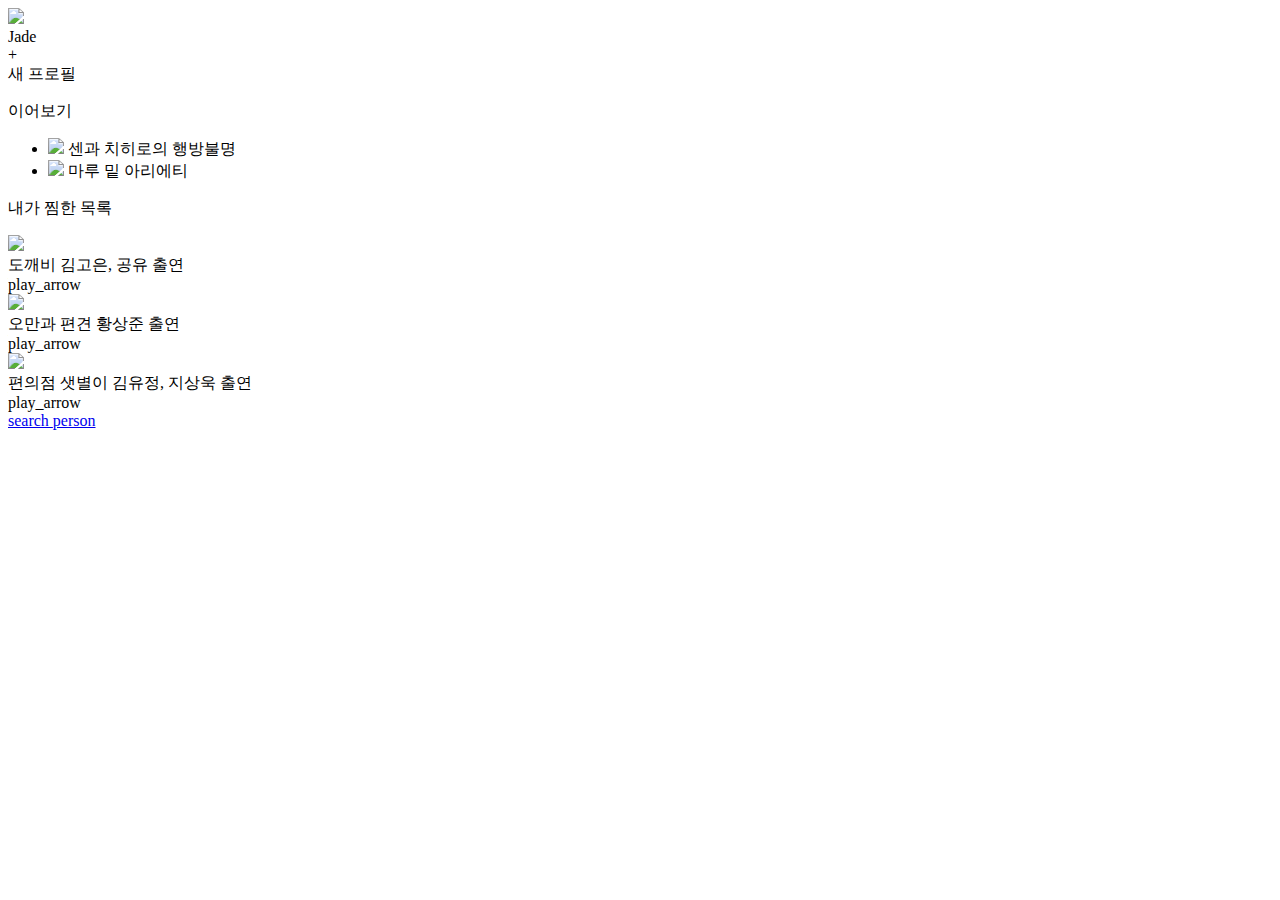
==== mypage.html @ ddc4c430 "ver.2.0 newflix" ====
<!DOCTYPE html>
<html lang="ko">
<head>
    <meta charset="UTF-8">
    <meta http-equiv="X-UA-Compatible" content="IE=edge">
    <meta name="viewport" content="width=device-width, initial-scale=1.0">
    <title>My page</title>
    <link rel="stylesheet" href="/css/mypage.css" />
</head>
<body>
    <div>
        <div class="display-flex-center">
            <div class="user-component position-relative display-flex-center">
                <img src="./img/mypage-profile.jpg" class="user-component__profile" />
                <div class="user-component__id">Jade</div>
                </div>
                <div class="user-component">
                    <div class="user-component__profile add-profile-btn display-flex-center">
                        <span>+</span>
                </div>
            <div class="user-component__id">새 프로필</div>
        </div>
      </div>
  <div class="continue-watching">
    <p class="continue-watching__header">이어보기</p>
    <ul class="continue-watching__imges">
        <li>
            <div class="continue-watching__card">
                <img src="./img/mypage-continueWatch-01.jpg" />
                <span class="continue-watching__tilte">센과 치히로의 행방불명</span>
            </div>
        </li>
        <li>
            <div class="continue-watching__card">
                <img src="./img/mypage-continueWatch-02.jpg" />
                <span class="continue-watching__tilte">마루 밑 아리에티</span>
            </div>
        </li>
    </ul>
  </div>
  <div class="wishlist">
    <p class="wishlist__header">내가 찜한 목록</p>
    <div class="wishlist-container">

        <div class="wishlist-item">
            <div>
                <img src="./img/mypage-wishlist-01.jpg" class="wishlist__img" />
            </div>
            <div class="wishlist-info">
                <span class="wishlist__title">도깨비</span>
                <span class="wishlist__subtitle">김고은, 공유 출연</span>
            </div>
            <div class="wishlist-play-btn">
                <span class="material-icons">
                    play_arrow
                </span>
            </div>
        </div>

        <div class="wishlist-item">
            <div>
                <img src="./img/mypage-wishlist-02.jpg" class="wishlist__img" />
            </div>
            <div class="wishlist-info">
                <span class="wishlist__title">오만과 편견</span>
                <span class="wishlist__subtitle">황상준 출연</span>
            </div>
            <div class="wishlist-play-btn">
                <span class="material-icons">
                    play_arrow
                </span>
            </div>
        </div>

        <div class="wishlist-item">
            <div>
                <img src="./img/mypage-wishlist-03.jpg" class="wishlist__img" />
            </div>
            <div class="wishlist-info">
                <span class="wishlist__title">편의점 샛별이</span>
                <span class="wishlist__subtitle">김유정, 지상욱 출연</span>
            </div>
            <div class="wishlist-play-btn">
                <span class="material-icons">
                    play_arrow
                </span>
            </div>
        </div>
     </div> 
  </div>
  <div class="navigation-bar">
        <a href="find.html">
            <span class="material-icons-outlined">
                search
            </span>
        </a>
        <a href="mypage.html">
            <span class="material-icons">
                person
            </span>
        </a>
    </div>
</body>
</html>
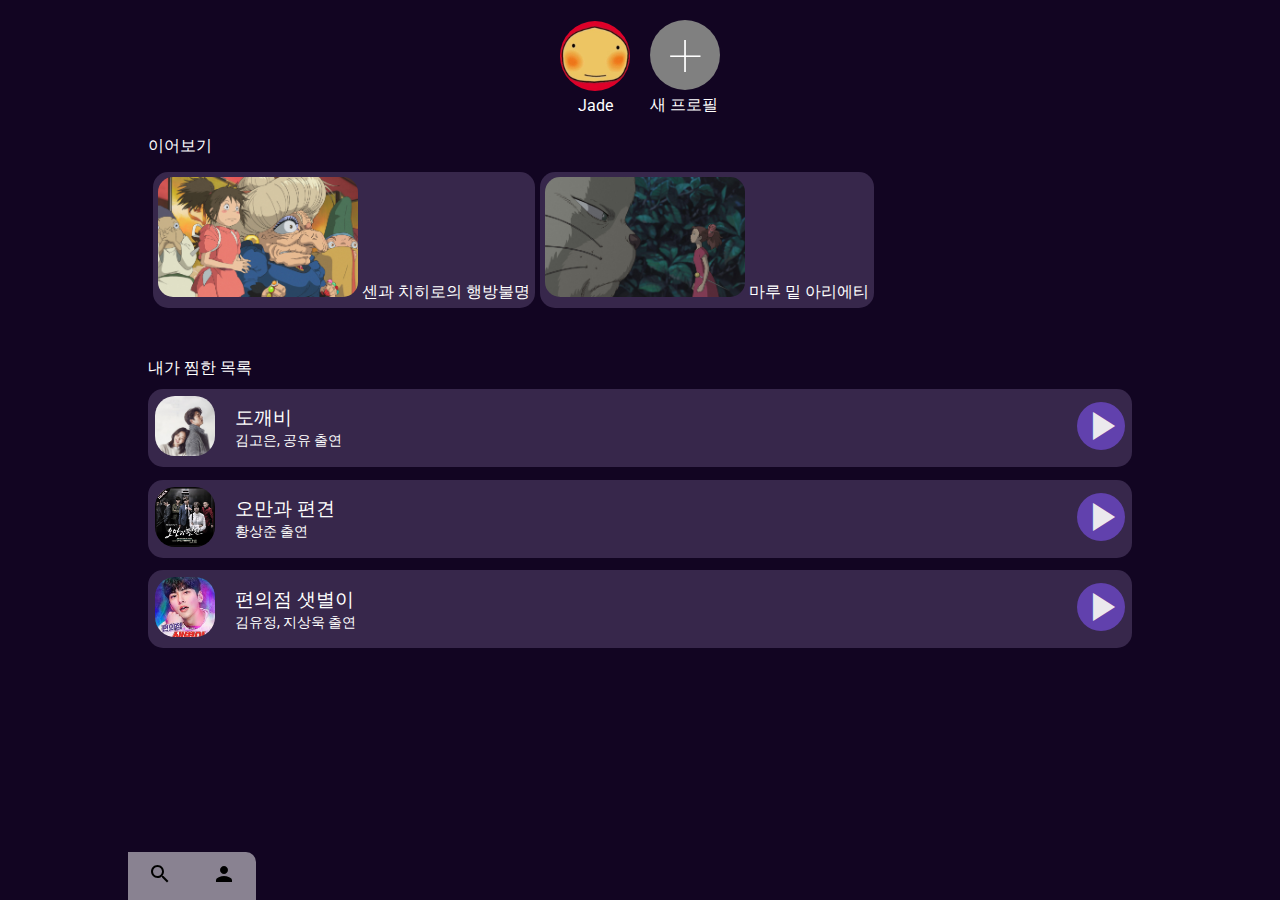
==== commit 289b74e9: "ver.2.0 newflix" ====
--- a/mypage.html
+++ b/mypage.html
@@ -5,7 +5,7 @@
     <meta http-equiv="X-UA-Compatible" content="IE=edge">
     <meta name="viewport" content="width=device-width, initial-scale=1.0">
     <title>My page</title>
-    <link rel="stylesheet" href="/css/mypage.css" />
+    <link rel="stylesheet" href="./css/mypage.css" />
 </head>
 <body>
     <div>
--- a/css/mypage.css
+++ b/css/mypage.css
@@ -0,0 +1,101 @@
+@import "./global.css";
+
+html,
+body {
+    height: 100%;
+}
+
+.user-component {
+    padding: 20px 10px;
+    flex-direction: column;
+}
+.user-component__profile {
+    width: 70px;
+    height: 70px;
+    border-radius: 50%;
+}
+.user-component__id {
+    padding-top: 0.3rem;
+    font-size: 1rem;
+}
+.add-profile-btn {
+    background-color: gray;
+    width: 70px;
+    height: 70px;
+    font-size: 3.9rem;
+    font-weight: 100;
+    color: white;
+}
+
+.continue-watching__imges img {
+    width: 200px;
+    height: 120px;
+    border-radius: 15px;
+    object-fit: cover; /* 가로세로 비율을 유지한 채로 지정한 크기 맞춤 */
+}
+.continue-watching {
+    margin-bottom: 25px;
+    padding: 0 20px;
+    padding-bottom: 10px;
+}
+.continue-watching__imges {
+    list-style: none;
+    display: flex;
+    overflow-x: auto;
+}
+.continue-watching__card {
+    background-color: var(--darkpurple);
+    padding: 5px;
+    border-radius: 15px;
+}
+.continue-watching__header {
+    margin-bottom: 15px;
+}
+.continue-watching__imges li {
+    margin-left: 5px;
+}
+.continue-watching__title {
+    display: flex; /* 사진과 텍스트 사이 간격 조절 */
+    margin: 2px 0;
+}
+
+.wishlist__img {
+    width: 60px;
+    height: 60px;
+    border-radius: 20px;
+}
+.wishlist__header {
+    border-top: 1px solid var(--border-color);
+    padding-top: 15px;
+    margin-bottom: 10px;
+}
+.wishlist-item {
+    margin-bottom: 0.8rem;
+    display: flex;
+    align-items: center;
+    justify-content: space-between;
+    background-color: var(--darkpurple);
+    padding: 7px;
+    border-radius: 15px;
+}
+.wishlist-info {
+    display: flex;
+    flex-direction: column;
+    width: 100%;
+    padding-left: 20px;
+}
+.wishlist__title {
+    font-size: 1.2rem;
+}
+.wishlist__subtitle {
+    font-size: 0.9rem;
+}
+.wishlist-play-btn span {
+    background-color: var(--purple);
+    border-radius: 50%;
+    opacity: 0.9;
+    font-size: 3rem;
+}
+.wishlist {
+    padding: 0 20px 10px 20px;
+}